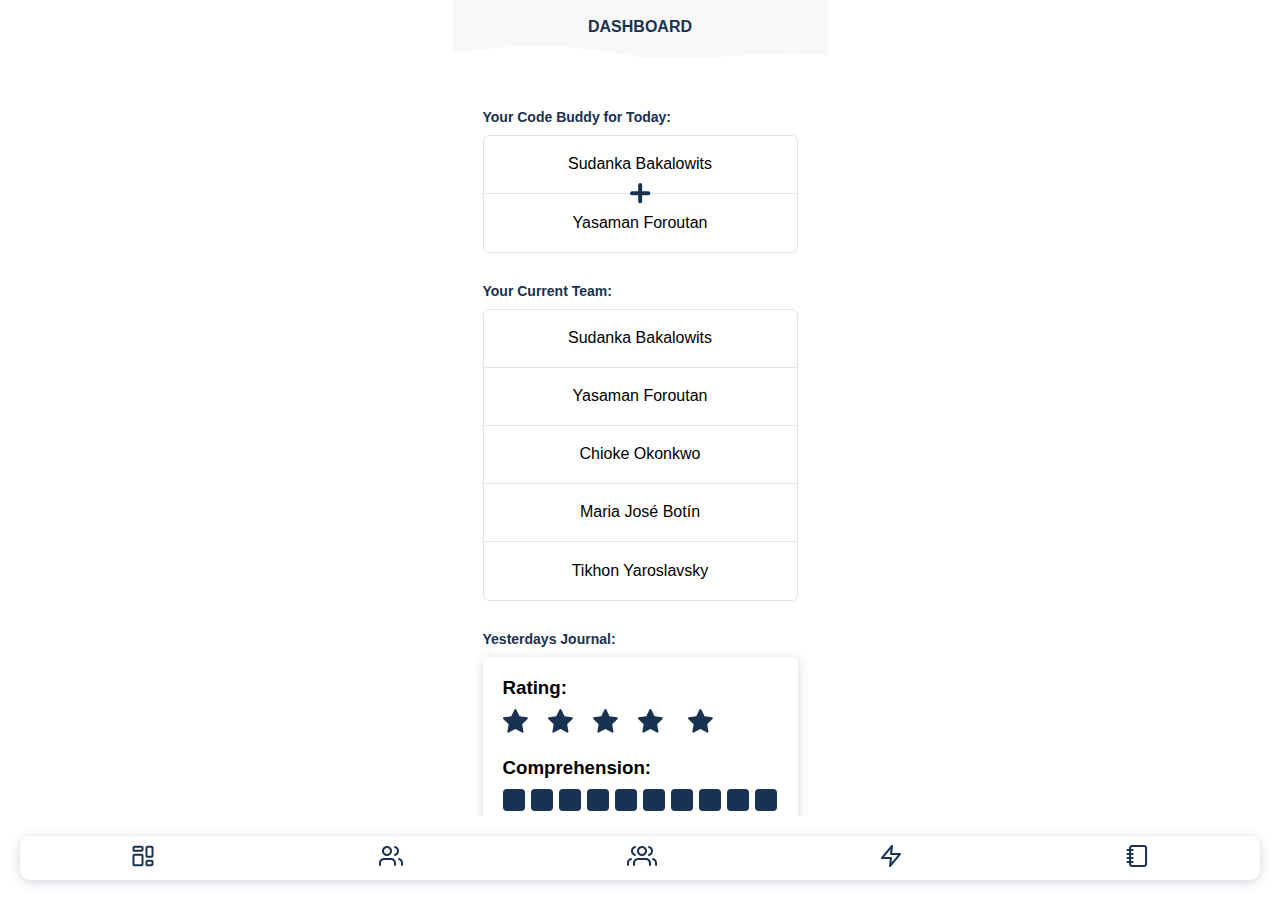
==== src/index.html @ c2529ed3 "Fix links in navigation + header backgroung image position" ====
<!DOCTYPE html>
<html lang="en">
  <head>
    <meta charset="UTF-8" />
    <meta http-equiv="X-UA-Compatible" content="IE=edge" />
    <meta name="viewport" content="width=device-width, initial-scale=1.0" />
    <title>Document</title>
    <link rel="stylesheet" href="/src/styles/index.css" />
  </head>
  <body class="body">
    <header class="header">
      <h1 class="header-title">Dashboard</h1>
    </header>
    <main class="main">
      <section class="main-container">
        <h2>Your Code Buddy for Today:</h2>
        <div class="name-container">
          <p class="main-container-item">Sudanka Bakalowits</p>
          <img
            src="/design/icons/Plus.svg"
            alt="plus icon"
            class="main-container-icon"
          />
          <p class="main-container-item">Yasaman Foroutan</p>
        </div>
      </section>
      <section class="main-container">
        <h2>Your Current Team:</h2>
        <div class="name-container">
          <p class="main-container-item">Sudanka Bakalowits</p>
          <p class="main-container-item">Yasaman Foroutan</p>
          <p class="main-container-item">Chioke Okonkwo</p>
          <p class="main-container-item">Maria José Botín</p>
          <p class="main-container-item">Tikhon Yaroslavsky</p>
        </div>
      </section>
      <section class="main-container">
        <h2>Yesterdays Journal:</h2>
        <div class="journal-container">
          <div class="rating">
            <h3>Rating:</h3>
            <div class="scala">
              <img
                src="/design/icons/Star.svg"
                alt="star icon"
                class="rating-icon icon-toggled"
              /><img
                src="/design/icons/Star.svg"
                alt="star icon"
                class="rating-icon icon-toggled"
              /><img
                src="/design/icons/Star.svg"
                alt="star icon"
                class="rating-icon icon-toggled"
              /><img
                src="/design/icons/Star.svg"
                alt="star icon"
                class="rating-icon"
              />
              <img
                src="/design/icons/Star.svg"
                alt="star icon"
                class="rating-icon"
              />
            </div>
          </div>
          <div class="comprehension">
            <h3>Comprehension:</h3>
            <div class="scala com-scala">
              <img
                src="/design/icons/Rectangle.svg"
                alt="rectangle icon"
                class="icon-toggled com-icon"
              /><img
                src="/design/icons/Rectangle.svg"
                alt="rectangle icon"
                class="icon-toggled com-icon"
              /><img
                src="/design/icons/Rectangle.svg"
                alt="rectangle icon"
                class="icon-toggled com-icon"
              /><img
                src="/design/icons/Rectangle.svg"
                alt="rectangle icon"
                class="icon-toggled com-icon"
              /><img
                src="/design/icons/Rectangle.svg"
                alt="rectangle icon"
                class="icon-toggled com-icon"
              /><img
                src="/design/icons/Rectangle.svg"
                alt="rectangle icon"
                class="icon-toggled com-icon"
              /><img
                src="/design/icons/Rectangle.svg"
                alt="rectangle icon"
                class="icon-toggled com-icon"
              />
              <img
                src="/design/icons/Rectangle.svg"
                alt="rectangle icon"
                class="com-icon"
              /><img
                src="/design/icons/Rectangle.svg"
                alt="rectangle icon"
                class="com-icon"
              /><img
                src="/design/icons/Rectangle.svg"
                alt="rectangle icon"
                class="com-icon"
              />
            </div>
          </div>
          <div class="motto">
            <h3>Motto:</h3>
            <p class="motto-text journal-text">„Thats life in the city“</p>
          </div>

          <div class="notes">
            <h3>Notes:</h3>
            <p class="journal-text">
              Si sine causa? quae fuerit causa, mox videro; interea hoc tenebo,
              si mihi. Et quidem se repellere, idque instituit docere sic omne
              animal, simul atque.
            </p>
          </div>
        </div>
      </section>
    </main>
    <footer class="footer">
      <nav class="footer-nav">
        <a href="/src/index.html"
          ><img
            class="footer-nav-icons"
            src="/design/icons/DashboardIcon.svg"
            alt="dashboard-icon"
        /></a>
        <a href="/src/code-buddys.html"
          ><img
            class="footer-nav-icons"
            src="/design/icons/BuddyIcon.svg"
            alt="buddy-icon"
        /></a>
        <a href="/src/teams.html"
          ><img
            class="footer-nav-icons"
            src="/design/icons/TeamIcon.svg"
            alt="team-icon"
        /></a>
        <a href="#"
          ><img
            class="footer-nav-icons"
            src="/design/icons/EnergyIcon.svg"
            alt="energy-icon"
        /></a>
        <a href="/src/journal.html"
          ><img
            class="footer-nav-icons"
            src="/design/icons/JournalIcon.svg"
            alt="journal-icon"
        /></a>
      </nav>
    </footer>
  </body>
</html>
---- src/styles/index.css ----
@import '/src/styles/_base.css';
@import '/src/styles/_colors.css';

.body {
  display: grid;
  grid-template-rows: 58.99px auto 64px;
  height: 100vh;
}

.header {
  display: flex;
  justify-content: center;
  background-image: url('/design/background_shape_1.svg');
  background-repeat: no-repeat;
  background-position: bottom;
  text-transform: uppercase;
}

.header-title {
  font-size: 16px;
  font-weight: 700;
  padding-top: 18px;
  color: var(--primary-color);
}

.main {
  padding-top: 30px;
  overflow-y: scroll;
  display: flex;
  flex-direction: column;
  align-items: center;
}

.main-container {
  margin-bottom: 30px;
  width: 315px;
}

.name-container {
  border: 1px solid var(--text-color);
  border-radius: 6px;
  position: relative;
  margin-top: 10px;
}

.main-container-icon {
  position: absolute;
  top: 47px;
  left: 146px;
}

.main-container-item {
  font-size: 16px;
  color: var(--lightblue-color);
  border-bottom: 1px solid var(--text-color);
  height: 58px;
  display: flex;
  flex-direction: column;
  justify-content: center;
  align-items: center;
}

.main-container-item:last-child {
  border-bottom: none;
}

.journal-container {
  box-shadow: var(--universal-shadow);
  border-radius: 6px;
  margin-top: 10px;
  padding: 20px;
}

.scala {
  margin-top: 10px;
  margin-bottom: 20px;
}

.rating-icon {
  padding-right: 20.18px;
}

.com-scala {
  display: flex;
  justify-content: space-between;
}

.journal-text {
  margin-top: 10px;
  margin-bottom: 20px;
  color: var(--primary-color);
  font-weight: 400;
  font-size: 14px;
  line-height: 20px;
}

.motto-text {
  font-weight: 600;
  font-size: 16px;
  line-height: 16px;
  color: var(--primary-color);
}

.footer-nav {
  margin: 0 20px 20px 20px;
  background-color: white;
  display: flex;
  justify-content: space-around;
  align-items: center;
  height: 44px;
  box-shadow: var(--universal-shadow);
  border-radius: 10px;
}
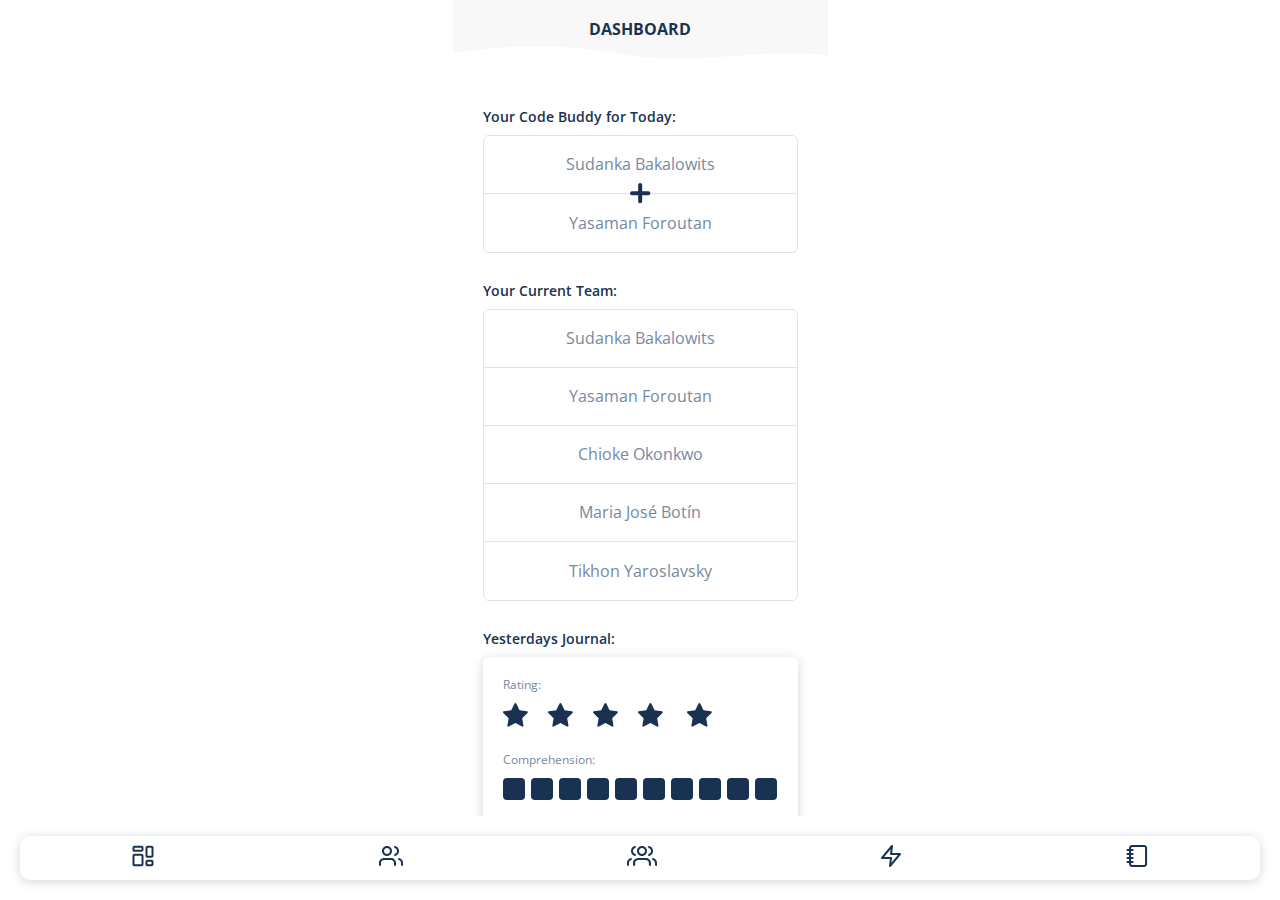
==== commit b36e0c60: "Create screen6 and add open sans as font family" ====
--- a/src/index.html
+++ b/src/index.html
@@ -4,8 +4,15 @@
     <meta charset="UTF-8" />
     <meta http-equiv="X-UA-Compatible" content="IE=edge" />
     <meta name="viewport" content="width=device-width, initial-scale=1.0" />
-    <title>Document</title>
+    <title>Dashboard</title>
     <link rel="stylesheet" href="/src/styles/index.css" />
+    <link rel="preconnect" href="https://fonts.googleapis.com" />
+    <link rel="preconnect" href="https://fonts.googleapis.com" />
+    <link rel="preconnect" href="https://fonts.gstatic.com" crossorigin />
+    <link
+      href="https://fonts.googleapis.com/css2?family=Open+Sans:wght@300;600&display=swap"
+      rel="stylesheet"
+    />
   </head>
   <body class="body">
     <header class="header">
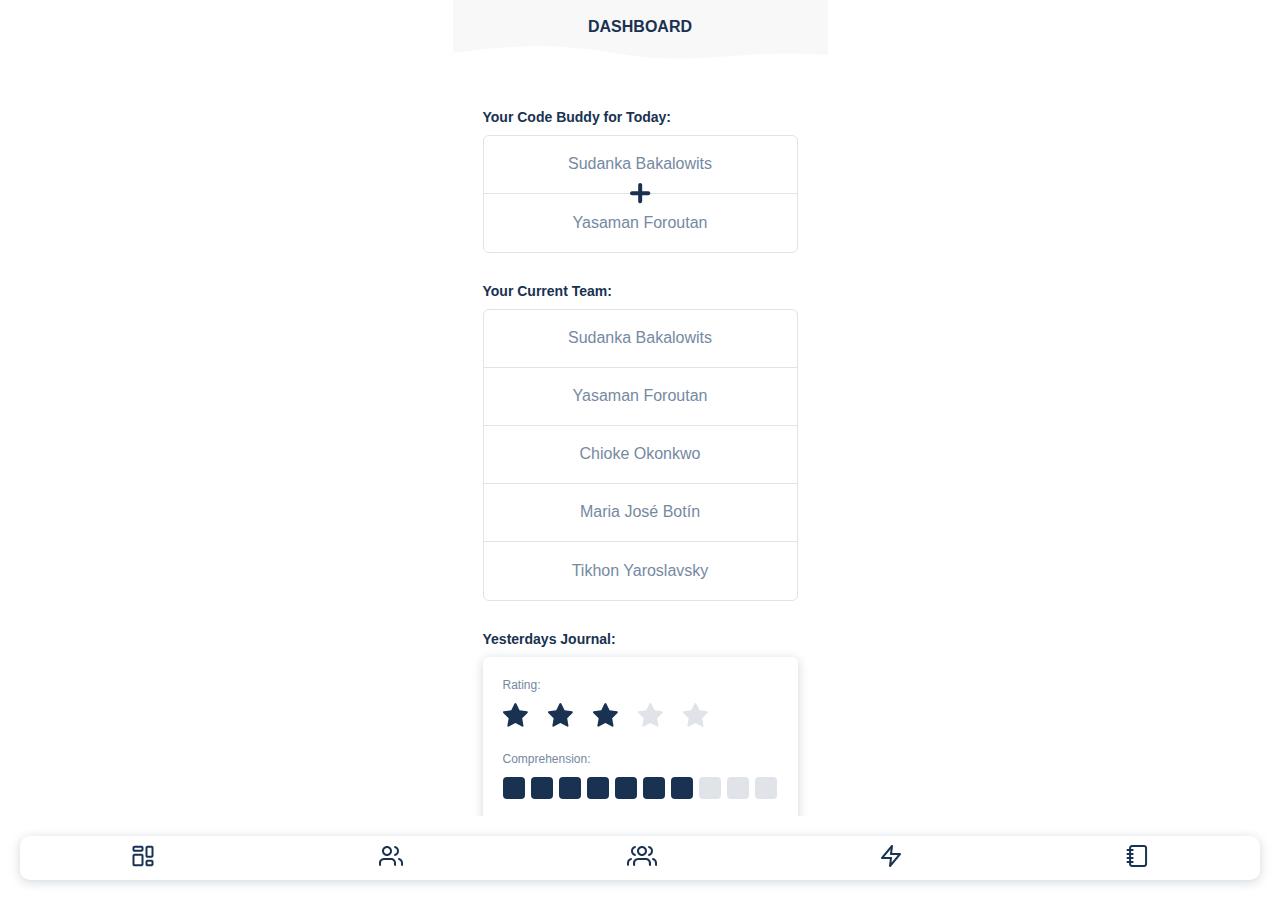
==== commit 7e9fa2c3: "Fix icon toggle color + Rate Today button" ====
--- a/src/index.html
+++ b/src/index.html
@@ -4,15 +4,8 @@
     <meta charset="UTF-8" />
     <meta http-equiv="X-UA-Compatible" content="IE=edge" />
     <meta name="viewport" content="width=device-width, initial-scale=1.0" />
-    <title>Dashboard</title>
+    <title>Document</title>
     <link rel="stylesheet" href="/src/styles/index.css" />
-    <link rel="preconnect" href="https://fonts.googleapis.com" />
-    <link rel="preconnect" href="https://fonts.googleapis.com" />
-    <link rel="preconnect" href="https://fonts.gstatic.com" crossorigin />
-    <link
-      href="https://fonts.googleapis.com/css2?family=Open+Sans:wght@300;600&display=swap"
-      rel="stylesheet"
-    />
   </head>
   <body class="body">
     <header class="header">
@@ -47,75 +40,461 @@
           <div class="rating">
             <h3>Rating:</h3>
             <div class="scala">
-              <img
-                src="/design/icons/Star.svg"
-                alt="star icon"
-                class="rating-icon icon-toggled"
-              /><img
-                src="/design/icons/Star.svg"
-                alt="star icon"
-                class="rating-icon icon-toggled"
-              /><img
-                src="/design/icons/Star.svg"
-                alt="star icon"
-                class="rating-icon icon-toggled"
-              /><img
-                src="/design/icons/Star.svg"
-                alt="star icon"
-                class="rating-icon"
-              />
-              <img
-                src="/design/icons/Star.svg"
-                alt="star icon"
-                class="rating-icon"
-              />
+              <div class="rating-padding">
+                <?xml version="1.0" encoding="UTF-8"?>
+                <svg
+                  width="25px"
+                  height="24px"
+                  viewBox="0 0 25 24"
+                  version="1.1"
+                  xmlns="http://www.w3.org/2000/svg"
+                  xmlns:xlink="http://www.w3.org/1999/xlink"
+                >
+                  <title>Star</title>
+                  <g
+                    id="Symbols"
+                    stroke="none"
+                    stroke-width="1"
+                    fill="none"
+                    fill-rule="evenodd"
+                  >
+                    <g id="Star" fill="#193251">
+                      <path
+                        class="rating-icon icon-toggled"
+                        d="M8.23458443,7.2288 L0.825542795,8.30177333 L0.715980417,8.32378638 C0.00767592863,8.50741356 -0.252463118,9.41029168 0.291855842,9.93923898 L5.65288072,15.14976 L4.3876206,22.5059207 L4.37507497,22.6116336 C4.32751461,23.3425174 5.11048682,23.8713631 5.78483118,23.5179301 L12.4119178,20.0448 L19.0390043,23.5179301 L19.1359768,23.5624921 C19.8185371,23.833441 20.5650032,23.2545037 20.4362149,22.5059207 L19.1699918,15.14976 L24.5319797,9.93923898 L24.6076386,9.85722905 C25.0724025,9.29362162 24.750523,8.41074247 23.9982927,8.30177333 L16.5882881,7.2288 L13.2754414,0.535136917 C12.9222134,-0.178378972 11.9016221,-0.178378972 11.5483941,0.535136917 L8.23458443,7.2288 Z"
+                        id="Path"
+                      ></path>
+                    </g>
+                  </g>
+                </svg>
+              </div>
+              <div class="rating-padding">
+                <?xml version="1.0" encoding="UTF-8"?>
+                <svg
+                  width="25px"
+                  height="24px"
+                  viewBox="0 0 25 24"
+                  version="1.1"
+                  xmlns="http://www.w3.org/2000/svg"
+                  xmlns:xlink="http://www.w3.org/1999/xlink"
+                >
+                  <title>Star</title>
+                  <g
+                    id="Symbols"
+                    stroke="none"
+                    stroke-width="1"
+                    fill="none"
+                    fill-rule="evenodd"
+                  >
+                    <g id="Star" fill="#193251">
+                      <path
+                        class="rating-icon icon-toggled"
+                        d="M8.23458443,7.2288 L0.825542795,8.30177333 L0.715980417,8.32378638 C0.00767592863,8.50741356 -0.252463118,9.41029168 0.291855842,9.93923898 L5.65288072,15.14976 L4.3876206,22.5059207 L4.37507497,22.6116336 C4.32751461,23.3425174 5.11048682,23.8713631 5.78483118,23.5179301 L12.4119178,20.0448 L19.0390043,23.5179301 L19.1359768,23.5624921 C19.8185371,23.833441 20.5650032,23.2545037 20.4362149,22.5059207 L19.1699918,15.14976 L24.5319797,9.93923898 L24.6076386,9.85722905 C25.0724025,9.29362162 24.750523,8.41074247 23.9982927,8.30177333 L16.5882881,7.2288 L13.2754414,0.535136917 C12.9222134,-0.178378972 11.9016221,-0.178378972 11.5483941,0.535136917 L8.23458443,7.2288 Z"
+                        id="Path"
+                      ></path>
+                    </g>
+                  </g>
+                </svg>
+              </div>
+              <div class="rating-padding">
+                <?xml version="1.0" encoding="UTF-8"?>
+                <svg
+                  width="25px"
+                  height="24px"
+                  viewBox="0 0 25 24"
+                  version="1.1"
+                  xmlns="http://www.w3.org/2000/svg"
+                  xmlns:xlink="http://www.w3.org/1999/xlink"
+                >
+                  <title>Star</title>
+                  <g
+                    id="Symbols"
+                    stroke="none"
+                    stroke-width="1"
+                    fill="none"
+                    fill-rule="evenodd"
+                  >
+                    <g id="Star" fill="#193251">
+                      <path
+                        class="rating-icon icon-toggled"
+                        d="M8.23458443,7.2288 L0.825542795,8.30177333 L0.715980417,8.32378638 C0.00767592863,8.50741356 -0.252463118,9.41029168 0.291855842,9.93923898 L5.65288072,15.14976 L4.3876206,22.5059207 L4.37507497,22.6116336 C4.32751461,23.3425174 5.11048682,23.8713631 5.78483118,23.5179301 L12.4119178,20.0448 L19.0390043,23.5179301 L19.1359768,23.5624921 C19.8185371,23.833441 20.5650032,23.2545037 20.4362149,22.5059207 L19.1699918,15.14976 L24.5319797,9.93923898 L24.6076386,9.85722905 C25.0724025,9.29362162 24.750523,8.41074247 23.9982927,8.30177333 L16.5882881,7.2288 L13.2754414,0.535136917 C12.9222134,-0.178378972 11.9016221,-0.178378972 11.5483941,0.535136917 L8.23458443,7.2288 Z"
+                        id="Path"
+                      ></path>
+                    </g>
+                  </g>
+                </svg>
+              </div>
+              <div class="rating-padding">
+                <?xml version="1.0" encoding="UTF-8"?>
+                <svg
+                  width="25px"
+                  height="24px"
+                  viewBox="0 0 25 24"
+                  version="1.1"
+                  xmlns="http://www.w3.org/2000/svg"
+                  xmlns:xlink="http://www.w3.org/1999/xlink"
+                >
+                  <title>Star</title>
+                  <g
+                    id="Symbols"
+                    stroke="none"
+                    stroke-width="1"
+                    fill="none"
+                    fill-rule="evenodd"
+                  >
+                    <g id="Star" fill="#193251">
+                      <path
+                        class="rating-icon"
+                        d="M8.23458443,7.2288 L0.825542795,8.30177333 L0.715980417,8.32378638 C0.00767592863,8.50741356 -0.252463118,9.41029168 0.291855842,9.93923898 L5.65288072,15.14976 L4.3876206,22.5059207 L4.37507497,22.6116336 C4.32751461,23.3425174 5.11048682,23.8713631 5.78483118,23.5179301 L12.4119178,20.0448 L19.0390043,23.5179301 L19.1359768,23.5624921 C19.8185371,23.833441 20.5650032,23.2545037 20.4362149,22.5059207 L19.1699918,15.14976 L24.5319797,9.93923898 L24.6076386,9.85722905 C25.0724025,9.29362162 24.750523,8.41074247 23.9982927,8.30177333 L16.5882881,7.2288 L13.2754414,0.535136917 C12.9222134,-0.178378972 11.9016221,-0.178378972 11.5483941,0.535136917 L8.23458443,7.2288 Z"
+                        id="Path"
+                      ></path>
+                    </g>
+                  </g>
+                </svg>
+              </div>
+              <div class="rating-padding">
+                <?xml version="1.0" encoding="UTF-8"?>
+                <svg
+                  width="25px"
+                  height="24px"
+                  viewBox="0 0 25 24"
+                  version="1.1"
+                  xmlns="http://www.w3.org/2000/svg"
+                  xmlns:xlink="http://www.w3.org/1999/xlink"
+                >
+                  <title>Star</title>
+                  <g
+                    id="Symbols"
+                    stroke="none"
+                    stroke-width="1"
+                    fill="none"
+                    fill-rule="evenodd"
+                  >
+                    <g id="Star" fill="#193251">
+                      <path
+                        class="rating-icon"
+                        d="M8.23458443,7.2288 L0.825542795,8.30177333 L0.715980417,8.32378638 C0.00767592863,8.50741356 -0.252463118,9.41029168 0.291855842,9.93923898 L5.65288072,15.14976 L4.3876206,22.5059207 L4.37507497,22.6116336 C4.32751461,23.3425174 5.11048682,23.8713631 5.78483118,23.5179301 L12.4119178,20.0448 L19.0390043,23.5179301 L19.1359768,23.5624921 C19.8185371,23.833441 20.5650032,23.2545037 20.4362149,22.5059207 L19.1699918,15.14976 L24.5319797,9.93923898 L24.6076386,9.85722905 C25.0724025,9.29362162 24.750523,8.41074247 23.9982927,8.30177333 L16.5882881,7.2288 L13.2754414,0.535136917 C12.9222134,-0.178378972 11.9016221,-0.178378972 11.5483941,0.535136917 L8.23458443,7.2288 Z"
+                        id="Path"
+                      ></path>
+                    </g>
+                  </g>
+                </svg>
+              </div>
             </div>
           </div>
           <div class="comprehension">
             <h3>Comprehension:</h3>
             <div class="scala com-scala">
-              <img
-                src="/design/icons/Rectangle.svg"
-                alt="rectangle icon"
-                class="icon-toggled com-icon"
-              /><img
-                src="/design/icons/Rectangle.svg"
-                alt="rectangle icon"
-                class="icon-toggled com-icon"
-              /><img
-                src="/design/icons/Rectangle.svg"
-                alt="rectangle icon"
-                class="icon-toggled com-icon"
-              /><img
-                src="/design/icons/Rectangle.svg"
-                alt="rectangle icon"
-                class="icon-toggled com-icon"
-              /><img
-                src="/design/icons/Rectangle.svg"
-                alt="rectangle icon"
-                class="icon-toggled com-icon"
-              /><img
-                src="/design/icons/Rectangle.svg"
-                alt="rectangle icon"
-                class="icon-toggled com-icon"
-              /><img
-                src="/design/icons/Rectangle.svg"
-                alt="rectangle icon"
-                class="icon-toggled com-icon"
-              />
-              <img
-                src="/design/icons/Rectangle.svg"
-                alt="rectangle icon"
-                class="com-icon"
-              /><img
-                src="/design/icons/Rectangle.svg"
-                alt="rectangle icon"
-                class="com-icon"
-              /><img
-                src="/design/icons/Rectangle.svg"
-                alt="rectangle icon"
-                class="com-icon"
-              />
+              <?xml version="1.0" encoding="UTF-8"?>
+              <svg
+                width="22px"
+                height="22px"
+                viewBox="0 0 22 22"
+                version="1.1"
+                xmlns="http://www.w3.org/2000/svg"
+                xmlns:xlink="http://www.w3.org/1999/xlink"
+              >
+                <title>Rectangle</title>
+                <g
+                  id="Symbols"
+                  stroke="none"
+                  stroke-width="1"
+                  fill="none"
+                  fill-rule="evenodd"
+                >
+                  <g id="Rectangle" fill="#193251">
+                    <rect
+                      class="com-icon icon-toggled"
+                      id="Rectangle-Copy-6"
+                      transform="translate(11.000000, 11.000000) rotate(-90.000000) translate(-11.000000, -11.000000) "
+                      x="0"
+                      y="0"
+                      width="22"
+                      height="22"
+                      rx="4"
+                    ></rect>
+                  </g>
+                </g>
+              </svg>
+              <?xml version="1.0" encoding="UTF-8"?>
+              <svg
+                width="22px"
+                height="22px"
+                viewBox="0 0 22 22"
+                version="1.1"
+                xmlns="http://www.w3.org/2000/svg"
+                xmlns:xlink="http://www.w3.org/1999/xlink"
+              >
+                <title>Rectangle</title>
+                <g
+                  id="Symbols"
+                  stroke="none"
+                  stroke-width="1"
+                  fill="none"
+                  fill-rule="evenodd"
+                >
+                  <g id="Rectangle" fill="#193251">
+                    <rect
+                      class="com-icon icon-toggled"
+                      id="Rectangle-Copy-6"
+                      transform="translate(11.000000, 11.000000) rotate(-90.000000) translate(-11.000000, -11.000000) "
+                      x="0"
+                      y="0"
+                      width="22"
+                      height="22"
+                      rx="4"
+                    ></rect>
+                  </g>
+                </g>
+              </svg>
+              <?xml version="1.0" encoding="UTF-8"?>
+              <svg
+                width="22px"
+                height="22px"
+                viewBox="0 0 22 22"
+                version="1.1"
+                xmlns="http://www.w3.org/2000/svg"
+                xmlns:xlink="http://www.w3.org/1999/xlink"
+              >
+                <title>Rectangle</title>
+                <g
+                  id="Symbols"
+                  stroke="none"
+                  stroke-width="1"
+                  fill="none"
+                  fill-rule="evenodd"
+                >
+                  <g id="Rectangle" fill="#193251">
+                    <rect
+                      class="com-icon icon-toggled"
+                      id="Rectangle-Copy-6"
+                      transform="translate(11.000000, 11.000000) rotate(-90.000000) translate(-11.000000, -11.000000) "
+                      x="0"
+                      y="0"
+                      width="22"
+                      height="22"
+                      rx="4"
+                    ></rect>
+                  </g>
+                </g>
+              </svg>
+              <?xml version="1.0" encoding="UTF-8"?>
+              <svg
+                width="22px"
+                height="22px"
+                viewBox="0 0 22 22"
+                version="1.1"
+                xmlns="http://www.w3.org/2000/svg"
+                xmlns:xlink="http://www.w3.org/1999/xlink"
+              >
+                <title>Rectangle</title>
+                <g
+                  id="Symbols"
+                  stroke="none"
+                  stroke-width="1"
+                  fill="none"
+                  fill-rule="evenodd"
+                >
+                  <g id="Rectangle" fill="#193251">
+                    <rect
+                      class="com-icon icon-toggled"
+                      id="Rectangle-Copy-6"
+                      transform="translate(11.000000, 11.000000) rotate(-90.000000) translate(-11.000000, -11.000000) "
+                      x="0"
+                      y="0"
+                      width="22"
+                      height="22"
+                      rx="4"
+                    ></rect>
+                  </g>
+                </g>
+              </svg>
+              <?xml version="1.0" encoding="UTF-8"?>
+              <svg
+                width="22px"
+                height="22px"
+                viewBox="0 0 22 22"
+                version="1.1"
+                xmlns="http://www.w3.org/2000/svg"
+                xmlns:xlink="http://www.w3.org/1999/xlink"
+              >
+                <title>Rectangle</title>
+                <g
+                  id="Symbols"
+                  stroke="none"
+                  stroke-width="1"
+                  fill="none"
+                  fill-rule="evenodd"
+                >
+                  <g id="Rectangle" fill="#193251">
+                    <rect
+                      class="com-icon icon-toggled"
+                      id="Rectangle-Copy-6"
+                      transform="translate(11.000000, 11.000000) rotate(-90.000000) translate(-11.000000, -11.000000) "
+                      x="0"
+                      y="0"
+                      width="22"
+                      height="22"
+                      rx="4"
+                    ></rect>
+                  </g>
+                </g>
+              </svg>
+              <?xml version="1.0" encoding="UTF-8"?>
+              <svg
+                width="22px"
+                height="22px"
+                viewBox="0 0 22 22"
+                version="1.1"
+                xmlns="http://www.w3.org/2000/svg"
+                xmlns:xlink="http://www.w3.org/1999/xlink"
+              >
+                <title>Rectangle</title>
+                <g
+                  id="Symbols"
+                  stroke="none"
+                  stroke-width="1"
+                  fill="none"
+                  fill-rule="evenodd"
+                >
+                  <g id="Rectangle" fill="#193251">
+                    <rect
+                      class="com-icon icon-toggled"
+                      id="Rectangle-Copy-6"
+                      transform="translate(11.000000, 11.000000) rotate(-90.000000) translate(-11.000000, -11.000000) "
+                      x="0"
+                      y="0"
+                      width="22"
+                      height="22"
+                      rx="4"
+                    ></rect>
+                  </g>
+                </g>
+              </svg>
+              <?xml version="1.0" encoding="UTF-8"?>
+              <svg
+                width="22px"
+                height="22px"
+                viewBox="0 0 22 22"
+                version="1.1"
+                xmlns="http://www.w3.org/2000/svg"
+                xmlns:xlink="http://www.w3.org/1999/xlink"
+              >
+                <title>Rectangle</title>
+                <g
+                  id="Symbols"
+                  stroke="none"
+                  stroke-width="1"
+                  fill="none"
+                  fill-rule="evenodd"
+                >
+                  <g id="Rectangle" fill="#193251">
+                    <rect
+                      class="com-icon icon-toggled"
+                      id="Rectangle-Copy-6"
+                      transform="translate(11.000000, 11.000000) rotate(-90.000000) translate(-11.000000, -11.000000) "
+                      x="0"
+                      y="0"
+                      width="22"
+                      height="22"
+                      rx="4"
+                    ></rect>
+                  </g>
+                </g>
+              </svg>
+              <?xml version="1.0" encoding="UTF-8"?>
+              <svg
+                width="22px"
+                height="22px"
+                viewBox="0 0 22 22"
+                version="1.1"
+                xmlns="http://www.w3.org/2000/svg"
+                xmlns:xlink="http://www.w3.org/1999/xlink"
+              >
+                <title>Rectangle</title>
+                <g
+                  id="Symbols"
+                  stroke="none"
+                  stroke-width="1"
+                  fill="none"
+                  fill-rule="evenodd"
+                >
+                  <g id="Rectangle" fill="#193251">
+                    <rect
+                      class="com-icon"
+                      id="Rectangle-Copy-6"
+                      transform="translate(11.000000, 11.000000) rotate(-90.000000) translate(-11.000000, -11.000000) "
+                      x="0"
+                      y="0"
+                      width="22"
+                      height="22"
+                      rx="4"
+                    ></rect>
+                  </g>
+                </g>
+              </svg>
+              <?xml version="1.0" encoding="UTF-8"?>
+              <svg
+                width="22px"
+                height="22px"
+                viewBox="0 0 22 22"
+                version="1.1"
+                xmlns="http://www.w3.org/2000/svg"
+                xmlns:xlink="http://www.w3.org/1999/xlink"
+              >
+                <title>Rectangle</title>
+                <g
+                  id="Symbols"
+                  stroke="none"
+                  stroke-width="1"
+                  fill="none"
+                  fill-rule="evenodd"
+                >
+                  <g id="Rectangle" fill="#193251">
+                    <rect
+                      class="com-icon"
+                      id="Rectangle-Copy-6"
+                      transform="translate(11.000000, 11.000000) rotate(-90.000000) translate(-11.000000, -11.000000) "
+                      x="0"
+                      y="0"
+                      width="22"
+                      height="22"
+                      rx="4"
+                    ></rect>
+                  </g>
+                </g>
+              </svg>
+              <?xml version="1.0" encoding="UTF-8"?>
+              <svg
+                width="22px"
+                height="22px"
+                viewBox="0 0 22 22"
+                version="1.1"
+                xmlns="http://www.w3.org/2000/svg"
+                xmlns:xlink="http://www.w3.org/1999/xlink"
+              >
+                <title>Rectangle</title>
+                <g
+                  id="Symbols"
+                  stroke="none"
+                  stroke-width="1"
+                  fill="none"
+                  fill-rule="evenodd"
+                >
+                  <g id="Rectangle" fill="#193251">
+                    <rect
+                      class="com-icon"
+                      id="Rectangle-Copy-6"
+                      transform="translate(11.000000, 11.000000) rotate(-90.000000) translate(-11.000000, -11.000000) "
+                      x="0"
+                      y="0"
+                      width="22"
+                      height="22"
+                      rx="4"
+                    ></rect>
+                  </g>
+                </g>
+              </svg>
             </div>
           </div>
           <div class="motto">
--- a/src/styles/index.css
+++ b/src/styles/index.css
@@ -74,10 +74,23 @@
 .scala {
   margin-top: 10px;
   margin-bottom: 20px;
+  display: flex;
+}
+
+.rating-padding {
+  padding-right: 20.18px;
 }
 
 .rating-icon {
-  padding-right: 20.18px;
+  fill: var(--text-color);
+}
+
+.com-icon {
+  fill: var(--text-color);
+}
+
+.icon-toggled {
+  fill: var(--primary-color);
 }
 
 .com-scala {
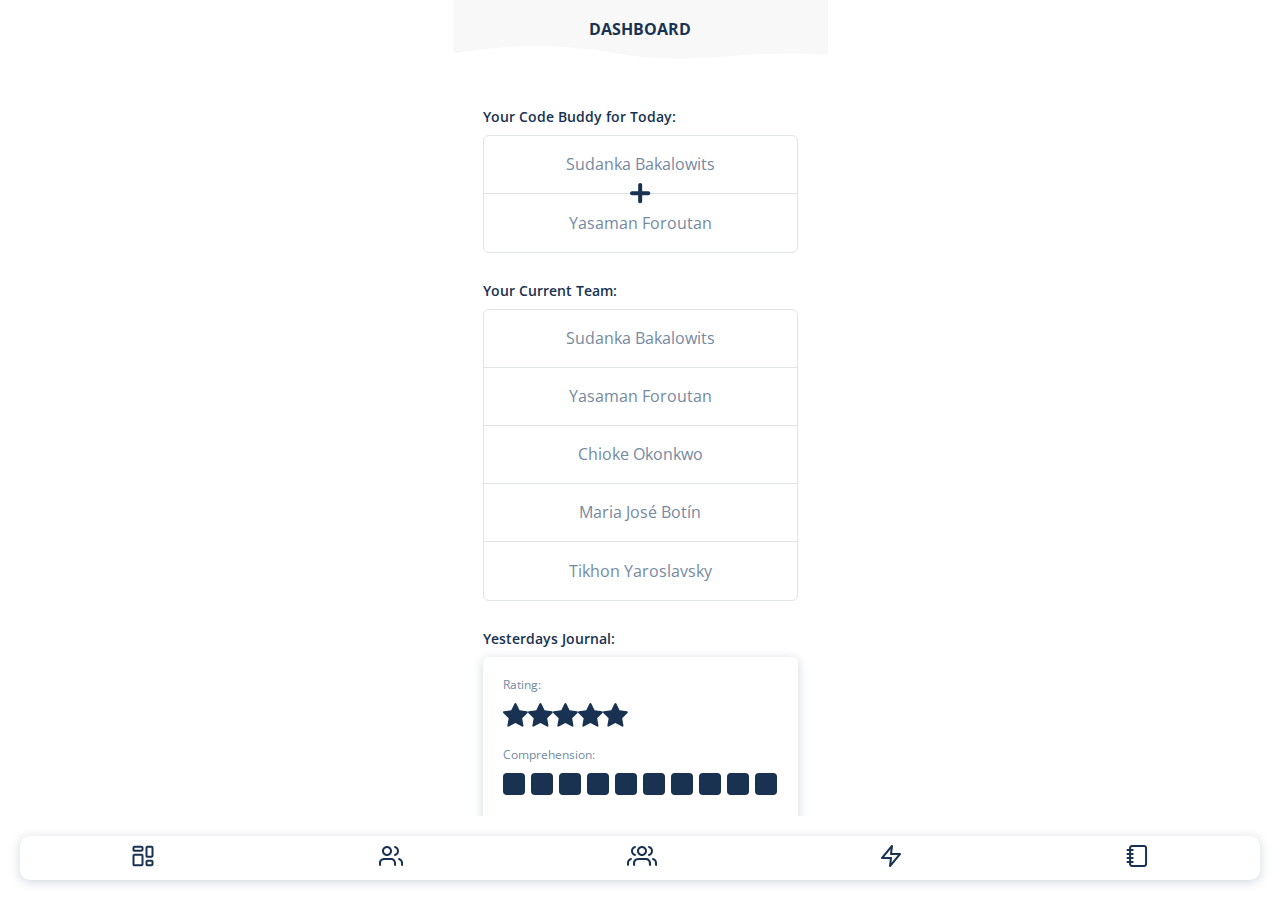
==== commit 0aa3396c: "Correct font family, correct marings" ====
--- a/src/index.html
+++ b/src/index.html
@@ -4,8 +4,14 @@
     <meta charset="UTF-8" />
     <meta http-equiv="X-UA-Compatible" content="IE=edge" />
     <meta name="viewport" content="width=device-width, initial-scale=1.0" />
-    <title>Document</title>
+    <title>Dashboard</title>
     <link rel="stylesheet" href="/src/styles/index.css" />
+    <link rel="preconnect" href="https://fonts.googleapis.com" />
+    <link rel="preconnect" href="https://fonts.gstatic.com" crossorigin />
+    <link
+      href="https://fonts.googleapis.com/css2?family=Open+Sans:wght@300;600&display=swap"
+      rel="stylesheet"
+    />
   </head>
   <body class="body">
     <header class="header">
@@ -40,461 +46,75 @@
           <div class="rating">
             <h3>Rating:</h3>
             <div class="scala">
-              <div class="rating-padding">
-                <?xml version="1.0" encoding="UTF-8"?>
-                <svg
-                  width="25px"
-                  height="24px"
-                  viewBox="0 0 25 24"
-                  version="1.1"
-                  xmlns="http://www.w3.org/2000/svg"
-                  xmlns:xlink="http://www.w3.org/1999/xlink"
-                >
-                  <title>Star</title>
-                  <g
-                    id="Symbols"
-                    stroke="none"
-                    stroke-width="1"
-                    fill="none"
-                    fill-rule="evenodd"
-                  >
-                    <g id="Star" fill="#193251">
-                      <path
-                        class="rating-icon icon-toggled"
-                        d="M8.23458443,7.2288 L0.825542795,8.30177333 L0.715980417,8.32378638 C0.00767592863,8.50741356 -0.252463118,9.41029168 0.291855842,9.93923898 L5.65288072,15.14976 L4.3876206,22.5059207 L4.37507497,22.6116336 C4.32751461,23.3425174 5.11048682,23.8713631 5.78483118,23.5179301 L12.4119178,20.0448 L19.0390043,23.5179301 L19.1359768,23.5624921 C19.8185371,23.833441 20.5650032,23.2545037 20.4362149,22.5059207 L19.1699918,15.14976 L24.5319797,9.93923898 L24.6076386,9.85722905 C25.0724025,9.29362162 24.750523,8.41074247 23.9982927,8.30177333 L16.5882881,7.2288 L13.2754414,0.535136917 C12.9222134,-0.178378972 11.9016221,-0.178378972 11.5483941,0.535136917 L8.23458443,7.2288 Z"
-                        id="Path"
-                      ></path>
-                    </g>
-                  </g>
-                </svg>
-              </div>
-              <div class="rating-padding">
-                <?xml version="1.0" encoding="UTF-8"?>
-                <svg
-                  width="25px"
-                  height="24px"
-                  viewBox="0 0 25 24"
-                  version="1.1"
-                  xmlns="http://www.w3.org/2000/svg"
-                  xmlns:xlink="http://www.w3.org/1999/xlink"
-                >
-                  <title>Star</title>
-                  <g
-                    id="Symbols"
-                    stroke="none"
-                    stroke-width="1"
-                    fill="none"
-                    fill-rule="evenodd"
-                  >
-                    <g id="Star" fill="#193251">
-                      <path
-                        class="rating-icon icon-toggled"
-                        d="M8.23458443,7.2288 L0.825542795,8.30177333 L0.715980417,8.32378638 C0.00767592863,8.50741356 -0.252463118,9.41029168 0.291855842,9.93923898 L5.65288072,15.14976 L4.3876206,22.5059207 L4.37507497,22.6116336 C4.32751461,23.3425174 5.11048682,23.8713631 5.78483118,23.5179301 L12.4119178,20.0448 L19.0390043,23.5179301 L19.1359768,23.5624921 C19.8185371,23.833441 20.5650032,23.2545037 20.4362149,22.5059207 L19.1699918,15.14976 L24.5319797,9.93923898 L24.6076386,9.85722905 C25.0724025,9.29362162 24.750523,8.41074247 23.9982927,8.30177333 L16.5882881,7.2288 L13.2754414,0.535136917 C12.9222134,-0.178378972 11.9016221,-0.178378972 11.5483941,0.535136917 L8.23458443,7.2288 Z"
-                        id="Path"
-                      ></path>
-                    </g>
-                  </g>
-                </svg>
-              </div>
-              <div class="rating-padding">
-                <?xml version="1.0" encoding="UTF-8"?>
-                <svg
-                  width="25px"
-                  height="24px"
-                  viewBox="0 0 25 24"
-                  version="1.1"
-                  xmlns="http://www.w3.org/2000/svg"
-                  xmlns:xlink="http://www.w3.org/1999/xlink"
-                >
-                  <title>Star</title>
-                  <g
-                    id="Symbols"
-                    stroke="none"
-                    stroke-width="1"
-                    fill="none"
-                    fill-rule="evenodd"
-                  >
-                    <g id="Star" fill="#193251">
-                      <path
-                        class="rating-icon icon-toggled"
-                        d="M8.23458443,7.2288 L0.825542795,8.30177333 L0.715980417,8.32378638 C0.00767592863,8.50741356 -0.252463118,9.41029168 0.291855842,9.93923898 L5.65288072,15.14976 L4.3876206,22.5059207 L4.37507497,22.6116336 C4.32751461,23.3425174 5.11048682,23.8713631 5.78483118,23.5179301 L12.4119178,20.0448 L19.0390043,23.5179301 L19.1359768,23.5624921 C19.8185371,23.833441 20.5650032,23.2545037 20.4362149,22.5059207 L19.1699918,15.14976 L24.5319797,9.93923898 L24.6076386,9.85722905 C25.0724025,9.29362162 24.750523,8.41074247 23.9982927,8.30177333 L16.5882881,7.2288 L13.2754414,0.535136917 C12.9222134,-0.178378972 11.9016221,-0.178378972 11.5483941,0.535136917 L8.23458443,7.2288 Z"
-                        id="Path"
-                      ></path>
-                    </g>
-                  </g>
-                </svg>
-              </div>
-              <div class="rating-padding">
-                <?xml version="1.0" encoding="UTF-8"?>
-                <svg
-                  width="25px"
-                  height="24px"
-                  viewBox="0 0 25 24"
-                  version="1.1"
-                  xmlns="http://www.w3.org/2000/svg"
-                  xmlns:xlink="http://www.w3.org/1999/xlink"
-                >
-                  <title>Star</title>
-                  <g
-                    id="Symbols"
-                    stroke="none"
-                    stroke-width="1"
-                    fill="none"
-                    fill-rule="evenodd"
-                  >
-                    <g id="Star" fill="#193251">
-                      <path
-                        class="rating-icon"
-                        d="M8.23458443,7.2288 L0.825542795,8.30177333 L0.715980417,8.32378638 C0.00767592863,8.50741356 -0.252463118,9.41029168 0.291855842,9.93923898 L5.65288072,15.14976 L4.3876206,22.5059207 L4.37507497,22.6116336 C4.32751461,23.3425174 5.11048682,23.8713631 5.78483118,23.5179301 L12.4119178,20.0448 L19.0390043,23.5179301 L19.1359768,23.5624921 C19.8185371,23.833441 20.5650032,23.2545037 20.4362149,22.5059207 L19.1699918,15.14976 L24.5319797,9.93923898 L24.6076386,9.85722905 C25.0724025,9.29362162 24.750523,8.41074247 23.9982927,8.30177333 L16.5882881,7.2288 L13.2754414,0.535136917 C12.9222134,-0.178378972 11.9016221,-0.178378972 11.5483941,0.535136917 L8.23458443,7.2288 Z"
-                        id="Path"
-                      ></path>
-                    </g>
-                  </g>
-                </svg>
-              </div>
-              <div class="rating-padding">
-                <?xml version="1.0" encoding="UTF-8"?>
-                <svg
-                  width="25px"
-                  height="24px"
-                  viewBox="0 0 25 24"
-                  version="1.1"
-                  xmlns="http://www.w3.org/2000/svg"
-                  xmlns:xlink="http://www.w3.org/1999/xlink"
-                >
-                  <title>Star</title>
-                  <g
-                    id="Symbols"
-                    stroke="none"
-                    stroke-width="1"
-                    fill="none"
-                    fill-rule="evenodd"
-                  >
-                    <g id="Star" fill="#193251">
-                      <path
-                        class="rating-icon"
-                        d="M8.23458443,7.2288 L0.825542795,8.30177333 L0.715980417,8.32378638 C0.00767592863,8.50741356 -0.252463118,9.41029168 0.291855842,9.93923898 L5.65288072,15.14976 L4.3876206,22.5059207 L4.37507497,22.6116336 C4.32751461,23.3425174 5.11048682,23.8713631 5.78483118,23.5179301 L12.4119178,20.0448 L19.0390043,23.5179301 L19.1359768,23.5624921 C19.8185371,23.833441 20.5650032,23.2545037 20.4362149,22.5059207 L19.1699918,15.14976 L24.5319797,9.93923898 L24.6076386,9.85722905 C25.0724025,9.29362162 24.750523,8.41074247 23.9982927,8.30177333 L16.5882881,7.2288 L13.2754414,0.535136917 C12.9222134,-0.178378972 11.9016221,-0.178378972 11.5483941,0.535136917 L8.23458443,7.2288 Z"
-                        id="Path"
-                      ></path>
-                    </g>
-                  </g>
-                </svg>
-              </div>
+              <img
+                src="/design/icons/Star.svg"
+                alt="star icon"
+                class="rating-icon icon-toggled"
+              /><img
+                src="/design/icons/Star.svg"
+                alt="star icon"
+                class="rating-icon icon-toggled"
+              /><img
+                src="/design/icons/Star.svg"
+                alt="star icon"
+                class="rating-icon icon-toggled"
+              /><img
+                src="/design/icons/Star.svg"
+                alt="star icon"
+                class="rating-icon"
+              />
+              <img
+                src="/design/icons/Star.svg"
+                alt="star icon"
+                class="rating-icon"
+              />
             </div>
           </div>
           <div class="comprehension">
             <h3>Comprehension:</h3>
             <div class="scala com-scala">
-              <?xml version="1.0" encoding="UTF-8"?>
-              <svg
-                width="22px"
-                height="22px"
-                viewBox="0 0 22 22"
-                version="1.1"
-                xmlns="http://www.w3.org/2000/svg"
-                xmlns:xlink="http://www.w3.org/1999/xlink"
-              >
-                <title>Rectangle</title>
-                <g
-                  id="Symbols"
-                  stroke="none"
-                  stroke-width="1"
-                  fill="none"
-                  fill-rule="evenodd"
-                >
-                  <g id="Rectangle" fill="#193251">
-                    <rect
-                      class="com-icon icon-toggled"
-                      id="Rectangle-Copy-6"
-                      transform="translate(11.000000, 11.000000) rotate(-90.000000) translate(-11.000000, -11.000000) "
-                      x="0"
-                      y="0"
-                      width="22"
-                      height="22"
-                      rx="4"
-                    ></rect>
-                  </g>
-                </g>
-              </svg>
-              <?xml version="1.0" encoding="UTF-8"?>
-              <svg
-                width="22px"
-                height="22px"
-                viewBox="0 0 22 22"
-                version="1.1"
-                xmlns="http://www.w3.org/2000/svg"
-                xmlns:xlink="http://www.w3.org/1999/xlink"
-              >
-                <title>Rectangle</title>
-                <g
-                  id="Symbols"
-                  stroke="none"
-                  stroke-width="1"
-                  fill="none"
-                  fill-rule="evenodd"
-                >
-                  <g id="Rectangle" fill="#193251">
-                    <rect
-                      class="com-icon icon-toggled"
-                      id="Rectangle-Copy-6"
-                      transform="translate(11.000000, 11.000000) rotate(-90.000000) translate(-11.000000, -11.000000) "
-                      x="0"
-                      y="0"
-                      width="22"
-                      height="22"
-                      rx="4"
-                    ></rect>
-                  </g>
-                </g>
-              </svg>
-              <?xml version="1.0" encoding="UTF-8"?>
-              <svg
-                width="22px"
-                height="22px"
-                viewBox="0 0 22 22"
-                version="1.1"
-                xmlns="http://www.w3.org/2000/svg"
-                xmlns:xlink="http://www.w3.org/1999/xlink"
-              >
-                <title>Rectangle</title>
-                <g
-                  id="Symbols"
-                  stroke="none"
-                  stroke-width="1"
-                  fill="none"
-                  fill-rule="evenodd"
-                >
-                  <g id="Rectangle" fill="#193251">
-                    <rect
-                      class="com-icon icon-toggled"
-                      id="Rectangle-Copy-6"
-                      transform="translate(11.000000, 11.000000) rotate(-90.000000) translate(-11.000000, -11.000000) "
-                      x="0"
-                      y="0"
-                      width="22"
-                      height="22"
-                      rx="4"
-                    ></rect>
-                  </g>
-                </g>
-              </svg>
-              <?xml version="1.0" encoding="UTF-8"?>
-              <svg
-                width="22px"
-                height="22px"
-                viewBox="0 0 22 22"
-                version="1.1"
-                xmlns="http://www.w3.org/2000/svg"
-                xmlns:xlink="http://www.w3.org/1999/xlink"
-              >
-                <title>Rectangle</title>
-                <g
-                  id="Symbols"
-                  stroke="none"
-                  stroke-width="1"
-                  fill="none"
-                  fill-rule="evenodd"
-                >
-                  <g id="Rectangle" fill="#193251">
-                    <rect
-                      class="com-icon icon-toggled"
-                      id="Rectangle-Copy-6"
-                      transform="translate(11.000000, 11.000000) rotate(-90.000000) translate(-11.000000, -11.000000) "
-                      x="0"
-                      y="0"
-                      width="22"
-                      height="22"
-                      rx="4"
-                    ></rect>
-                  </g>
-                </g>
-              </svg>
-              <?xml version="1.0" encoding="UTF-8"?>
-              <svg
-                width="22px"
-                height="22px"
-                viewBox="0 0 22 22"
-                version="1.1"
-                xmlns="http://www.w3.org/2000/svg"
-                xmlns:xlink="http://www.w3.org/1999/xlink"
-              >
-                <title>Rectangle</title>
-                <g
-                  id="Symbols"
-                  stroke="none"
-                  stroke-width="1"
-                  fill="none"
-                  fill-rule="evenodd"
-                >
-                  <g id="Rectangle" fill="#193251">
-                    <rect
-                      class="com-icon icon-toggled"
-                      id="Rectangle-Copy-6"
-                      transform="translate(11.000000, 11.000000) rotate(-90.000000) translate(-11.000000, -11.000000) "
-                      x="0"
-                      y="0"
-                      width="22"
-                      height="22"
-                      rx="4"
-                    ></rect>
-                  </g>
-                </g>
-              </svg>
-              <?xml version="1.0" encoding="UTF-8"?>
-              <svg
-                width="22px"
-                height="22px"
-                viewBox="0 0 22 22"
-                version="1.1"
-                xmlns="http://www.w3.org/2000/svg"
-                xmlns:xlink="http://www.w3.org/1999/xlink"
-              >
-                <title>Rectangle</title>
-                <g
-                  id="Symbols"
-                  stroke="none"
-                  stroke-width="1"
-                  fill="none"
-                  fill-rule="evenodd"
-                >
-                  <g id="Rectangle" fill="#193251">
-                    <rect
-                      class="com-icon icon-toggled"
-                      id="Rectangle-Copy-6"
-                      transform="translate(11.000000, 11.000000) rotate(-90.000000) translate(-11.000000, -11.000000) "
-                      x="0"
-                      y="0"
-                      width="22"
-                      height="22"
-                      rx="4"
-                    ></rect>
-                  </g>
-                </g>
-              </svg>
-              <?xml version="1.0" encoding="UTF-8"?>
-              <svg
-                width="22px"
-                height="22px"
-                viewBox="0 0 22 22"
-                version="1.1"
-                xmlns="http://www.w3.org/2000/svg"
-                xmlns:xlink="http://www.w3.org/1999/xlink"
-              >
-                <title>Rectangle</title>
-                <g
-                  id="Symbols"
-                  stroke="none"
-                  stroke-width="1"
-                  fill="none"
-                  fill-rule="evenodd"
-                >
-                  <g id="Rectangle" fill="#193251">
-                    <rect
-                      class="com-icon icon-toggled"
-                      id="Rectangle-Copy-6"
-                      transform="translate(11.000000, 11.000000) rotate(-90.000000) translate(-11.000000, -11.000000) "
-                      x="0"
-                      y="0"
-                      width="22"
-                      height="22"
-                      rx="4"
-                    ></rect>
-                  </g>
-                </g>
-              </svg>
-              <?xml version="1.0" encoding="UTF-8"?>
-              <svg
-                width="22px"
-                height="22px"
-                viewBox="0 0 22 22"
-                version="1.1"
-                xmlns="http://www.w3.org/2000/svg"
-                xmlns:xlink="http://www.w3.org/1999/xlink"
-              >
-                <title>Rectangle</title>
-                <g
-                  id="Symbols"
-                  stroke="none"
-                  stroke-width="1"
-                  fill="none"
-                  fill-rule="evenodd"
-                >
-                  <g id="Rectangle" fill="#193251">
-                    <rect
-                      class="com-icon"
-                      id="Rectangle-Copy-6"
-                      transform="translate(11.000000, 11.000000) rotate(-90.000000) translate(-11.000000, -11.000000) "
-                      x="0"
-                      y="0"
-                      width="22"
-                      height="22"
-                      rx="4"
-                    ></rect>
-                  </g>
-                </g>
-              </svg>
-              <?xml version="1.0" encoding="UTF-8"?>
-              <svg
-                width="22px"
-                height="22px"
-                viewBox="0 0 22 22"
-                version="1.1"
-                xmlns="http://www.w3.org/2000/svg"
-                xmlns:xlink="http://www.w3.org/1999/xlink"
-              >
-                <title>Rectangle</title>
-                <g
-                  id="Symbols"
-                  stroke="none"
-                  stroke-width="1"
-                  fill="none"
-                  fill-rule="evenodd"
-                >
-                  <g id="Rectangle" fill="#193251">
-                    <rect
-                      class="com-icon"
-                      id="Rectangle-Copy-6"
-                      transform="translate(11.000000, 11.000000) rotate(-90.000000) translate(-11.000000, -11.000000) "
-                      x="0"
-                      y="0"
-                      width="22"
-                      height="22"
-                      rx="4"
-                    ></rect>
-                  </g>
-                </g>
-              </svg>
-              <?xml version="1.0" encoding="UTF-8"?>
-              <svg
-                width="22px"
-                height="22px"
-                viewBox="0 0 22 22"
-                version="1.1"
-                xmlns="http://www.w3.org/2000/svg"
-                xmlns:xlink="http://www.w3.org/1999/xlink"
-              >
-                <title>Rectangle</title>
-                <g
-                  id="Symbols"
-                  stroke="none"
-                  stroke-width="1"
-                  fill="none"
-                  fill-rule="evenodd"
-                >
-                  <g id="Rectangle" fill="#193251">
-                    <rect
-                      class="com-icon"
-                      id="Rectangle-Copy-6"
-                      transform="translate(11.000000, 11.000000) rotate(-90.000000) translate(-11.000000, -11.000000) "
-                      x="0"
-                      y="0"
-                      width="22"
-                      height="22"
-                      rx="4"
-                    ></rect>
-                  </g>
-                </g>
-              </svg>
+              <img
+                src="/design/icons/Rectangle.svg"
+                alt="rectangle icon"
+                class="icon-toggled com-icon"
+              /><img
+                src="/design/icons/Rectangle.svg"
+                alt="rectangle icon"
+                class="icon-toggled com-icon"
+              /><img
+                src="/design/icons/Rectangle.svg"
+                alt="rectangle icon"
+                class="icon-toggled com-icon"
+              /><img
+                src="/design/icons/Rectangle.svg"
+                alt="rectangle icon"
+                class="icon-toggled com-icon"
+              /><img
+                src="/design/icons/Rectangle.svg"
+                alt="rectangle icon"
+                class="icon-toggled com-icon"
+              /><img
+                src="/design/icons/Rectangle.svg"
+                alt="rectangle icon"
+                class="icon-toggled com-icon"
+              /><img
+                src="/design/icons/Rectangle.svg"
+                alt="rectangle icon"
+                class="icon-toggled com-icon"
+              />
+              <img
+                src="/design/icons/Rectangle.svg"
+                alt="rectangle icon"
+                class="com-icon"
+              /><img
+                src="/design/icons/Rectangle.svg"
+                alt="rectangle icon"
+                class="com-icon"
+              /><img
+                src="/design/icons/Rectangle.svg"
+                alt="rectangle icon"
+                class="com-icon"
+              />
             </div>
           </div>
           <div class="motto">
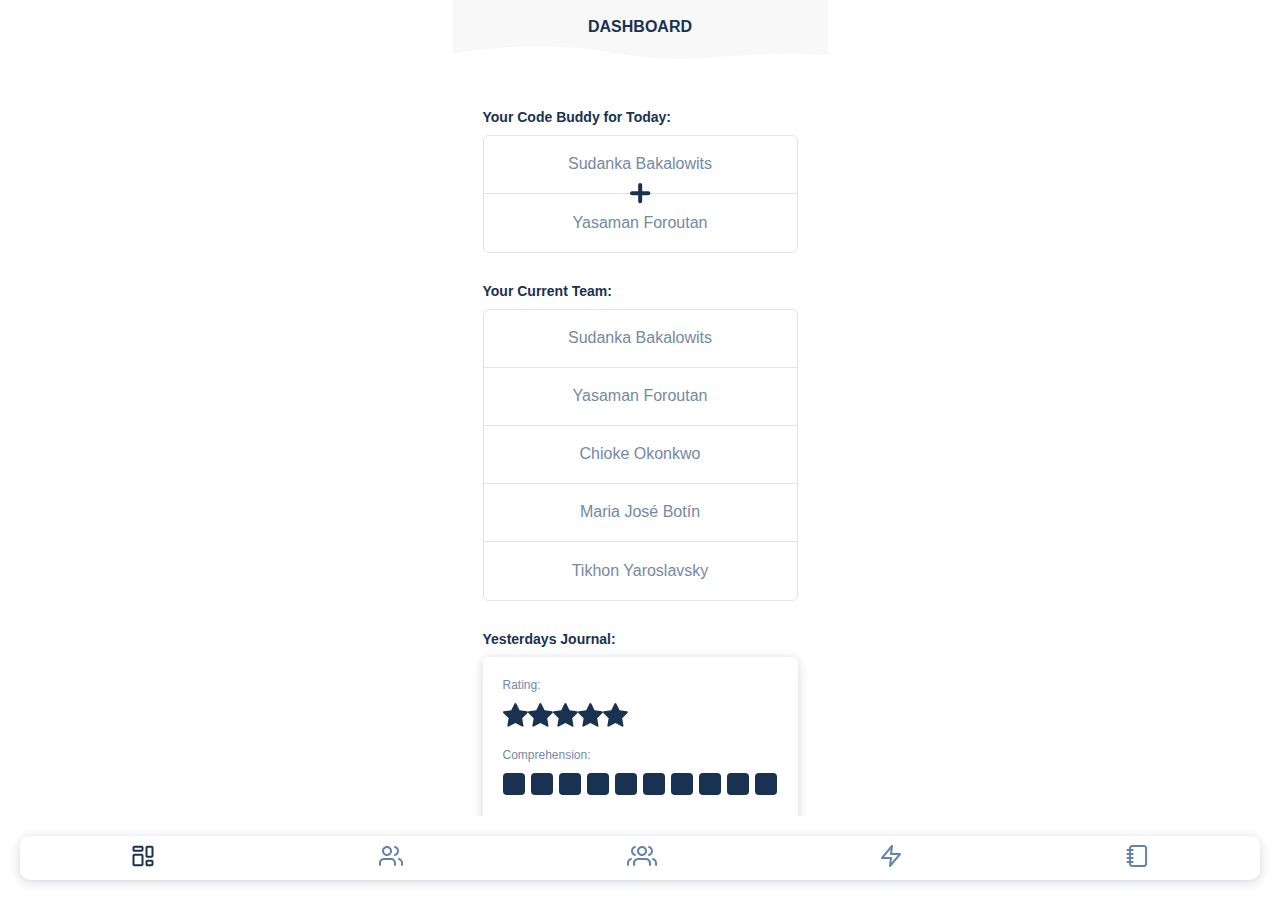
==== commit 8536fabc: "add acorrect color on active and non-active icons in footer. fix a-href in footer icon" ====
--- a/src/index.html
+++ b/src/index.html
@@ -4,14 +4,8 @@
     <meta charset="UTF-8" />
     <meta http-equiv="X-UA-Compatible" content="IE=edge" />
     <meta name="viewport" content="width=device-width, initial-scale=1.0" />
-    <title>Dashboard</title>
+    <title>Document</title>
     <link rel="stylesheet" href="/src/styles/index.css" />
-    <link rel="preconnect" href="https://fonts.googleapis.com" />
-    <link rel="preconnect" href="https://fonts.gstatic.com" crossorigin />
-    <link
-      href="https://fonts.googleapis.com/css2?family=Open+Sans:wght@300;600&display=swap"
-      rel="stylesheet"
-    />
   </head>
   <body class="body">
     <header class="header">
@@ -135,9 +129,9 @@
     </main>
     <footer class="footer">
       <nav class="footer-nav">
-        <a href="/src/index.html"
+        <a href="#"
           ><img
-            class="footer-nav-icons"
+            class="footer-nav-icons-active"
             src="/design/icons/DashboardIcon.svg"
             alt="dashboard-icon"
         /></a>
@@ -153,7 +147,7 @@
             src="/design/icons/TeamIcon.svg"
             alt="team-icon"
         /></a>
-        <a href="#"
+        <a href="/src/energy.html"
           ><img
             class="footer-nav-icons"
             src="/design/icons/EnergyIcon.svg"
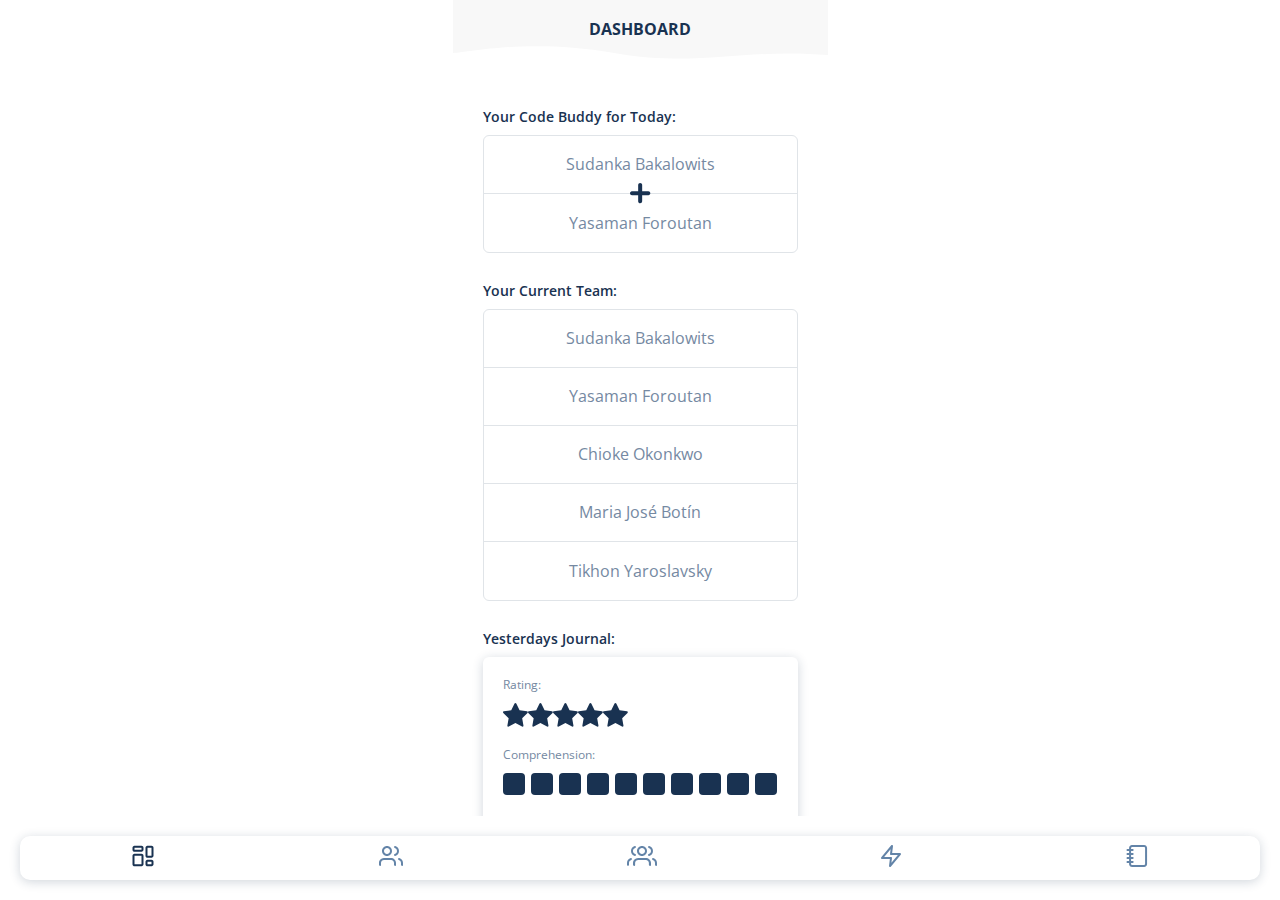
==== commit a7c35837: "Merge pull request #8 from mikemangas/journal-fontfamily" ====
--- a/src/index.html
+++ b/src/index.html
@@ -4,8 +4,14 @@
     <meta charset="UTF-8" />
     <meta http-equiv="X-UA-Compatible" content="IE=edge" />
     <meta name="viewport" content="width=device-width, initial-scale=1.0" />
-    <title>Document</title>
+    <title>Dashboard</title>
     <link rel="stylesheet" href="/src/styles/index.css" />
+    <link rel="preconnect" href="https://fonts.googleapis.com" />
+    <link rel="preconnect" href="https://fonts.gstatic.com" crossorigin />
+    <link
+      href="https://fonts.googleapis.com/css2?family=Open+Sans:wght@300;600&display=swap"
+      rel="stylesheet"
+    />
   </head>
   <body class="body">
     <header class="header">
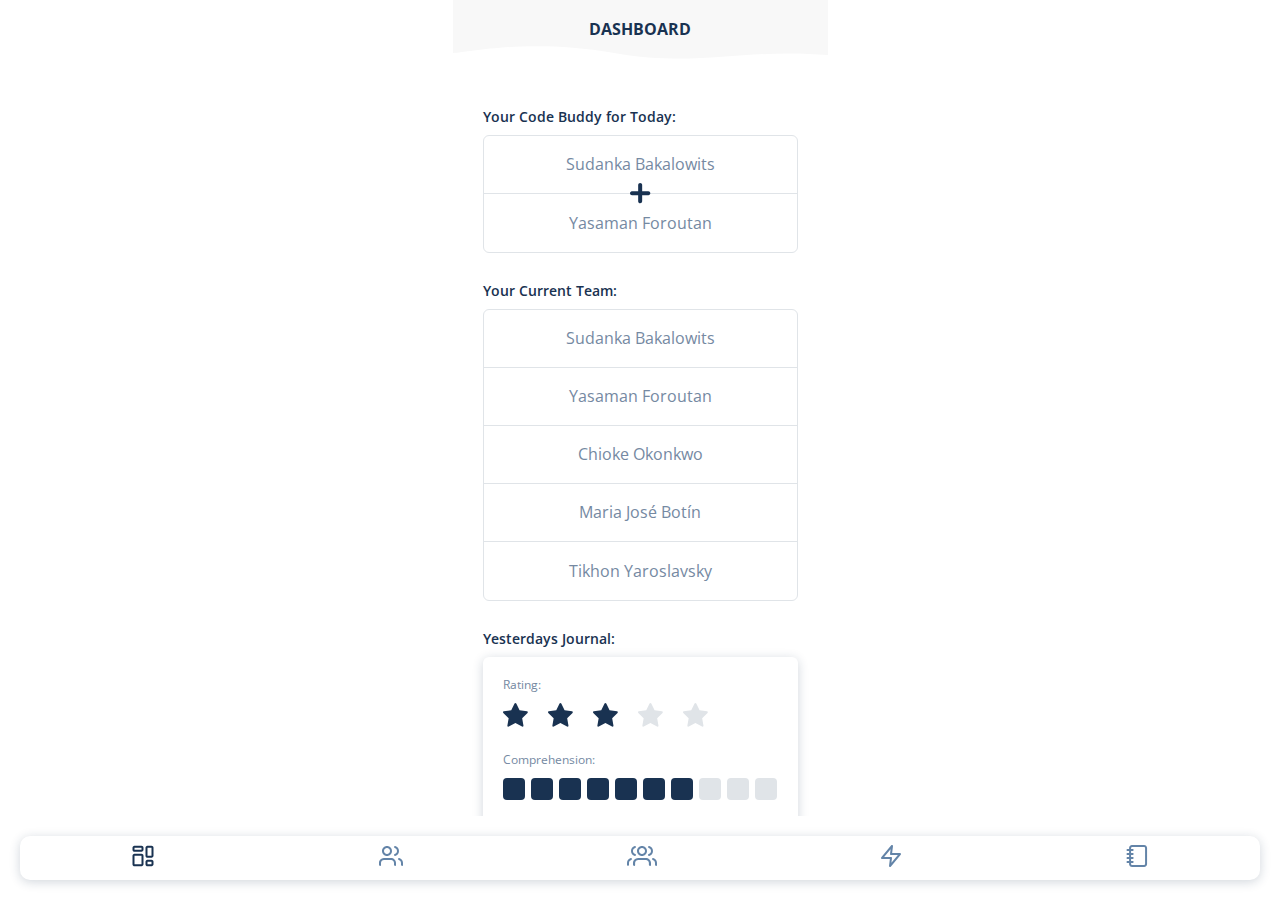
==== commit 95c55800: "Merge pull request #7 from mikemangas/svg-icons" ====
--- a/src/index.html
+++ b/src/index.html
@@ -46,75 +46,461 @@
           <div class="rating">
             <h3>Rating:</h3>
             <div class="scala">
-              <img
-                src="/design/icons/Star.svg"
-                alt="star icon"
-                class="rating-icon icon-toggled"
-              /><img
-                src="/design/icons/Star.svg"
-                alt="star icon"
-                class="rating-icon icon-toggled"
-              /><img
-                src="/design/icons/Star.svg"
-                alt="star icon"
-                class="rating-icon icon-toggled"
-              /><img
-                src="/design/icons/Star.svg"
-                alt="star icon"
-                class="rating-icon"
-              />
-              <img
-                src="/design/icons/Star.svg"
-                alt="star icon"
-                class="rating-icon"
-              />
+              <div class="rating-padding">
+                <?xml version="1.0" encoding="UTF-8"?>
+                <svg
+                  width="25px"
+                  height="24px"
+                  viewBox="0 0 25 24"
+                  version="1.1"
+                  xmlns="http://www.w3.org/2000/svg"
+                  xmlns:xlink="http://www.w3.org/1999/xlink"
+                >
+                  <title>Star</title>
+                  <g
+                    id="Symbols"
+                    stroke="none"
+                    stroke-width="1"
+                    fill="none"
+                    fill-rule="evenodd"
+                  >
+                    <g id="Star" fill="#193251">
+                      <path
+                        class="rating-icon icon-toggled"
+                        d="M8.23458443,7.2288 L0.825542795,8.30177333 L0.715980417,8.32378638 C0.00767592863,8.50741356 -0.252463118,9.41029168 0.291855842,9.93923898 L5.65288072,15.14976 L4.3876206,22.5059207 L4.37507497,22.6116336 C4.32751461,23.3425174 5.11048682,23.8713631 5.78483118,23.5179301 L12.4119178,20.0448 L19.0390043,23.5179301 L19.1359768,23.5624921 C19.8185371,23.833441 20.5650032,23.2545037 20.4362149,22.5059207 L19.1699918,15.14976 L24.5319797,9.93923898 L24.6076386,9.85722905 C25.0724025,9.29362162 24.750523,8.41074247 23.9982927,8.30177333 L16.5882881,7.2288 L13.2754414,0.535136917 C12.9222134,-0.178378972 11.9016221,-0.178378972 11.5483941,0.535136917 L8.23458443,7.2288 Z"
+                        id="Path"
+                      ></path>
+                    </g>
+                  </g>
+                </svg>
+              </div>
+              <div class="rating-padding">
+                <?xml version="1.0" encoding="UTF-8"?>
+                <svg
+                  width="25px"
+                  height="24px"
+                  viewBox="0 0 25 24"
+                  version="1.1"
+                  xmlns="http://www.w3.org/2000/svg"
+                  xmlns:xlink="http://www.w3.org/1999/xlink"
+                >
+                  <title>Star</title>
+                  <g
+                    id="Symbols"
+                    stroke="none"
+                    stroke-width="1"
+                    fill="none"
+                    fill-rule="evenodd"
+                  >
+                    <g id="Star" fill="#193251">
+                      <path
+                        class="rating-icon icon-toggled"
+                        d="M8.23458443,7.2288 L0.825542795,8.30177333 L0.715980417,8.32378638 C0.00767592863,8.50741356 -0.252463118,9.41029168 0.291855842,9.93923898 L5.65288072,15.14976 L4.3876206,22.5059207 L4.37507497,22.6116336 C4.32751461,23.3425174 5.11048682,23.8713631 5.78483118,23.5179301 L12.4119178,20.0448 L19.0390043,23.5179301 L19.1359768,23.5624921 C19.8185371,23.833441 20.5650032,23.2545037 20.4362149,22.5059207 L19.1699918,15.14976 L24.5319797,9.93923898 L24.6076386,9.85722905 C25.0724025,9.29362162 24.750523,8.41074247 23.9982927,8.30177333 L16.5882881,7.2288 L13.2754414,0.535136917 C12.9222134,-0.178378972 11.9016221,-0.178378972 11.5483941,0.535136917 L8.23458443,7.2288 Z"
+                        id="Path"
+                      ></path>
+                    </g>
+                  </g>
+                </svg>
+              </div>
+              <div class="rating-padding">
+                <?xml version="1.0" encoding="UTF-8"?>
+                <svg
+                  width="25px"
+                  height="24px"
+                  viewBox="0 0 25 24"
+                  version="1.1"
+                  xmlns="http://www.w3.org/2000/svg"
+                  xmlns:xlink="http://www.w3.org/1999/xlink"
+                >
+                  <title>Star</title>
+                  <g
+                    id="Symbols"
+                    stroke="none"
+                    stroke-width="1"
+                    fill="none"
+                    fill-rule="evenodd"
+                  >
+                    <g id="Star" fill="#193251">
+                      <path
+                        class="rating-icon icon-toggled"
+                        d="M8.23458443,7.2288 L0.825542795,8.30177333 L0.715980417,8.32378638 C0.00767592863,8.50741356 -0.252463118,9.41029168 0.291855842,9.93923898 L5.65288072,15.14976 L4.3876206,22.5059207 L4.37507497,22.6116336 C4.32751461,23.3425174 5.11048682,23.8713631 5.78483118,23.5179301 L12.4119178,20.0448 L19.0390043,23.5179301 L19.1359768,23.5624921 C19.8185371,23.833441 20.5650032,23.2545037 20.4362149,22.5059207 L19.1699918,15.14976 L24.5319797,9.93923898 L24.6076386,9.85722905 C25.0724025,9.29362162 24.750523,8.41074247 23.9982927,8.30177333 L16.5882881,7.2288 L13.2754414,0.535136917 C12.9222134,-0.178378972 11.9016221,-0.178378972 11.5483941,0.535136917 L8.23458443,7.2288 Z"
+                        id="Path"
+                      ></path>
+                    </g>
+                  </g>
+                </svg>
+              </div>
+              <div class="rating-padding">
+                <?xml version="1.0" encoding="UTF-8"?>
+                <svg
+                  width="25px"
+                  height="24px"
+                  viewBox="0 0 25 24"
+                  version="1.1"
+                  xmlns="http://www.w3.org/2000/svg"
+                  xmlns:xlink="http://www.w3.org/1999/xlink"
+                >
+                  <title>Star</title>
+                  <g
+                    id="Symbols"
+                    stroke="none"
+                    stroke-width="1"
+                    fill="none"
+                    fill-rule="evenodd"
+                  >
+                    <g id="Star" fill="#193251">
+                      <path
+                        class="rating-icon"
+                        d="M8.23458443,7.2288 L0.825542795,8.30177333 L0.715980417,8.32378638 C0.00767592863,8.50741356 -0.252463118,9.41029168 0.291855842,9.93923898 L5.65288072,15.14976 L4.3876206,22.5059207 L4.37507497,22.6116336 C4.32751461,23.3425174 5.11048682,23.8713631 5.78483118,23.5179301 L12.4119178,20.0448 L19.0390043,23.5179301 L19.1359768,23.5624921 C19.8185371,23.833441 20.5650032,23.2545037 20.4362149,22.5059207 L19.1699918,15.14976 L24.5319797,9.93923898 L24.6076386,9.85722905 C25.0724025,9.29362162 24.750523,8.41074247 23.9982927,8.30177333 L16.5882881,7.2288 L13.2754414,0.535136917 C12.9222134,-0.178378972 11.9016221,-0.178378972 11.5483941,0.535136917 L8.23458443,7.2288 Z"
+                        id="Path"
+                      ></path>
+                    </g>
+                  </g>
+                </svg>
+              </div>
+              <div class="rating-padding">
+                <?xml version="1.0" encoding="UTF-8"?>
+                <svg
+                  width="25px"
+                  height="24px"
+                  viewBox="0 0 25 24"
+                  version="1.1"
+                  xmlns="http://www.w3.org/2000/svg"
+                  xmlns:xlink="http://www.w3.org/1999/xlink"
+                >
+                  <title>Star</title>
+                  <g
+                    id="Symbols"
+                    stroke="none"
+                    stroke-width="1"
+                    fill="none"
+                    fill-rule="evenodd"
+                  >
+                    <g id="Star" fill="#193251">
+                      <path
+                        class="rating-icon"
+                        d="M8.23458443,7.2288 L0.825542795,8.30177333 L0.715980417,8.32378638 C0.00767592863,8.50741356 -0.252463118,9.41029168 0.291855842,9.93923898 L5.65288072,15.14976 L4.3876206,22.5059207 L4.37507497,22.6116336 C4.32751461,23.3425174 5.11048682,23.8713631 5.78483118,23.5179301 L12.4119178,20.0448 L19.0390043,23.5179301 L19.1359768,23.5624921 C19.8185371,23.833441 20.5650032,23.2545037 20.4362149,22.5059207 L19.1699918,15.14976 L24.5319797,9.93923898 L24.6076386,9.85722905 C25.0724025,9.29362162 24.750523,8.41074247 23.9982927,8.30177333 L16.5882881,7.2288 L13.2754414,0.535136917 C12.9222134,-0.178378972 11.9016221,-0.178378972 11.5483941,0.535136917 L8.23458443,7.2288 Z"
+                        id="Path"
+                      ></path>
+                    </g>
+                  </g>
+                </svg>
+              </div>
             </div>
           </div>
           <div class="comprehension">
             <h3>Comprehension:</h3>
             <div class="scala com-scala">
-              <img
-                src="/design/icons/Rectangle.svg"
-                alt="rectangle icon"
-                class="icon-toggled com-icon"
-              /><img
-                src="/design/icons/Rectangle.svg"
-                alt="rectangle icon"
-                class="icon-toggled com-icon"
-              /><img
-                src="/design/icons/Rectangle.svg"
-                alt="rectangle icon"
-                class="icon-toggled com-icon"
-              /><img
-                src="/design/icons/Rectangle.svg"
-                alt="rectangle icon"
-                class="icon-toggled com-icon"
-              /><img
-                src="/design/icons/Rectangle.svg"
-                alt="rectangle icon"
-                class="icon-toggled com-icon"
-              /><img
-                src="/design/icons/Rectangle.svg"
-                alt="rectangle icon"
-                class="icon-toggled com-icon"
-              /><img
-                src="/design/icons/Rectangle.svg"
-                alt="rectangle icon"
-                class="icon-toggled com-icon"
-              />
-              <img
-                src="/design/icons/Rectangle.svg"
-                alt="rectangle icon"
-                class="com-icon"
-              /><img
-                src="/design/icons/Rectangle.svg"
-                alt="rectangle icon"
-                class="com-icon"
-              /><img
-                src="/design/icons/Rectangle.svg"
-                alt="rectangle icon"
-                class="com-icon"
-              />
+              <?xml version="1.0" encoding="UTF-8"?>
+              <svg
+                width="22px"
+                height="22px"
+                viewBox="0 0 22 22"
+                version="1.1"
+                xmlns="http://www.w3.org/2000/svg"
+                xmlns:xlink="http://www.w3.org/1999/xlink"
+              >
+                <title>Rectangle</title>
+                <g
+                  id="Symbols"
+                  stroke="none"
+                  stroke-width="1"
+                  fill="none"
+                  fill-rule="evenodd"
+                >
+                  <g id="Rectangle" fill="#193251">
+                    <rect
+                      class="com-icon icon-toggled"
+                      id="Rectangle-Copy-6"
+                      transform="translate(11.000000, 11.000000) rotate(-90.000000) translate(-11.000000, -11.000000) "
+                      x="0"
+                      y="0"
+                      width="22"
+                      height="22"
+                      rx="4"
+                    ></rect>
+                  </g>
+                </g>
+              </svg>
+              <?xml version="1.0" encoding="UTF-8"?>
+              <svg
+                width="22px"
+                height="22px"
+                viewBox="0 0 22 22"
+                version="1.1"
+                xmlns="http://www.w3.org/2000/svg"
+                xmlns:xlink="http://www.w3.org/1999/xlink"
+              >
+                <title>Rectangle</title>
+                <g
+                  id="Symbols"
+                  stroke="none"
+                  stroke-width="1"
+                  fill="none"
+                  fill-rule="evenodd"
+                >
+                  <g id="Rectangle" fill="#193251">
+                    <rect
+                      class="com-icon icon-toggled"
+                      id="Rectangle-Copy-6"
+                      transform="translate(11.000000, 11.000000) rotate(-90.000000) translate(-11.000000, -11.000000) "
+                      x="0"
+                      y="0"
+                      width="22"
+                      height="22"
+                      rx="4"
+                    ></rect>
+                  </g>
+                </g>
+              </svg>
+              <?xml version="1.0" encoding="UTF-8"?>
+              <svg
+                width="22px"
+                height="22px"
+                viewBox="0 0 22 22"
+                version="1.1"
+                xmlns="http://www.w3.org/2000/svg"
+                xmlns:xlink="http://www.w3.org/1999/xlink"
+              >
+                <title>Rectangle</title>
+                <g
+                  id="Symbols"
+                  stroke="none"
+                  stroke-width="1"
+                  fill="none"
+                  fill-rule="evenodd"
+                >
+                  <g id="Rectangle" fill="#193251">
+                    <rect
+                      class="com-icon icon-toggled"
+                      id="Rectangle-Copy-6"
+                      transform="translate(11.000000, 11.000000) rotate(-90.000000) translate(-11.000000, -11.000000) "
+                      x="0"
+                      y="0"
+                      width="22"
+                      height="22"
+                      rx="4"
+                    ></rect>
+                  </g>
+                </g>
+              </svg>
+              <?xml version="1.0" encoding="UTF-8"?>
+              <svg
+                width="22px"
+                height="22px"
+                viewBox="0 0 22 22"
+                version="1.1"
+                xmlns="http://www.w3.org/2000/svg"
+                xmlns:xlink="http://www.w3.org/1999/xlink"
+              >
+                <title>Rectangle</title>
+                <g
+                  id="Symbols"
+                  stroke="none"
+                  stroke-width="1"
+                  fill="none"
+                  fill-rule="evenodd"
+                >
+                  <g id="Rectangle" fill="#193251">
+                    <rect
+                      class="com-icon icon-toggled"
+                      id="Rectangle-Copy-6"
+                      transform="translate(11.000000, 11.000000) rotate(-90.000000) translate(-11.000000, -11.000000) "
+                      x="0"
+                      y="0"
+                      width="22"
+                      height="22"
+                      rx="4"
+                    ></rect>
+                  </g>
+                </g>
+              </svg>
+              <?xml version="1.0" encoding="UTF-8"?>
+              <svg
+                width="22px"
+                height="22px"
+                viewBox="0 0 22 22"
+                version="1.1"
+                xmlns="http://www.w3.org/2000/svg"
+                xmlns:xlink="http://www.w3.org/1999/xlink"
+              >
+                <title>Rectangle</title>
+                <g
+                  id="Symbols"
+                  stroke="none"
+                  stroke-width="1"
+                  fill="none"
+                  fill-rule="evenodd"
+                >
+                  <g id="Rectangle" fill="#193251">
+                    <rect
+                      class="com-icon icon-toggled"
+                      id="Rectangle-Copy-6"
+                      transform="translate(11.000000, 11.000000) rotate(-90.000000) translate(-11.000000, -11.000000) "
+                      x="0"
+                      y="0"
+                      width="22"
+                      height="22"
+                      rx="4"
+                    ></rect>
+                  </g>
+                </g>
+              </svg>
+              <?xml version="1.0" encoding="UTF-8"?>
+              <svg
+                width="22px"
+                height="22px"
+                viewBox="0 0 22 22"
+                version="1.1"
+                xmlns="http://www.w3.org/2000/svg"
+                xmlns:xlink="http://www.w3.org/1999/xlink"
+              >
+                <title>Rectangle</title>
+                <g
+                  id="Symbols"
+                  stroke="none"
+                  stroke-width="1"
+                  fill="none"
+                  fill-rule="evenodd"
+                >
+                  <g id="Rectangle" fill="#193251">
+                    <rect
+                      class="com-icon icon-toggled"
+                      id="Rectangle-Copy-6"
+                      transform="translate(11.000000, 11.000000) rotate(-90.000000) translate(-11.000000, -11.000000) "
+                      x="0"
+                      y="0"
+                      width="22"
+                      height="22"
+                      rx="4"
+                    ></rect>
+                  </g>
+                </g>
+              </svg>
+              <?xml version="1.0" encoding="UTF-8"?>
+              <svg
+                width="22px"
+                height="22px"
+                viewBox="0 0 22 22"
+                version="1.1"
+                xmlns="http://www.w3.org/2000/svg"
+                xmlns:xlink="http://www.w3.org/1999/xlink"
+              >
+                <title>Rectangle</title>
+                <g
+                  id="Symbols"
+                  stroke="none"
+                  stroke-width="1"
+                  fill="none"
+                  fill-rule="evenodd"
+                >
+                  <g id="Rectangle" fill="#193251">
+                    <rect
+                      class="com-icon icon-toggled"
+                      id="Rectangle-Copy-6"
+                      transform="translate(11.000000, 11.000000) rotate(-90.000000) translate(-11.000000, -11.000000) "
+                      x="0"
+                      y="0"
+                      width="22"
+                      height="22"
+                      rx="4"
+                    ></rect>
+                  </g>
+                </g>
+              </svg>
+              <?xml version="1.0" encoding="UTF-8"?>
+              <svg
+                width="22px"
+                height="22px"
+                viewBox="0 0 22 22"
+                version="1.1"
+                xmlns="http://www.w3.org/2000/svg"
+                xmlns:xlink="http://www.w3.org/1999/xlink"
+              >
+                <title>Rectangle</title>
+                <g
+                  id="Symbols"
+                  stroke="none"
+                  stroke-width="1"
+                  fill="none"
+                  fill-rule="evenodd"
+                >
+                  <g id="Rectangle" fill="#193251">
+                    <rect
+                      class="com-icon"
+                      id="Rectangle-Copy-6"
+                      transform="translate(11.000000, 11.000000) rotate(-90.000000) translate(-11.000000, -11.000000) "
+                      x="0"
+                      y="0"
+                      width="22"
+                      height="22"
+                      rx="4"
+                    ></rect>
+                  </g>
+                </g>
+              </svg>
+              <?xml version="1.0" encoding="UTF-8"?>
+              <svg
+                width="22px"
+                height="22px"
+                viewBox="0 0 22 22"
+                version="1.1"
+                xmlns="http://www.w3.org/2000/svg"
+                xmlns:xlink="http://www.w3.org/1999/xlink"
+              >
+                <title>Rectangle</title>
+                <g
+                  id="Symbols"
+                  stroke="none"
+                  stroke-width="1"
+                  fill="none"
+                  fill-rule="evenodd"
+                >
+                  <g id="Rectangle" fill="#193251">
+                    <rect
+                      class="com-icon"
+                      id="Rectangle-Copy-6"
+                      transform="translate(11.000000, 11.000000) rotate(-90.000000) translate(-11.000000, -11.000000) "
+                      x="0"
+                      y="0"
+                      width="22"
+                      height="22"
+                      rx="4"
+                    ></rect>
+                  </g>
+                </g>
+              </svg>
+              <?xml version="1.0" encoding="UTF-8"?>
+              <svg
+                width="22px"
+                height="22px"
+                viewBox="0 0 22 22"
+                version="1.1"
+                xmlns="http://www.w3.org/2000/svg"
+                xmlns:xlink="http://www.w3.org/1999/xlink"
+              >
+                <title>Rectangle</title>
+                <g
+                  id="Symbols"
+                  stroke="none"
+                  stroke-width="1"
+                  fill="none"
+                  fill-rule="evenodd"
+                >
+                  <g id="Rectangle" fill="#193251">
+                    <rect
+                      class="com-icon"
+                      id="Rectangle-Copy-6"
+                      transform="translate(11.000000, 11.000000) rotate(-90.000000) translate(-11.000000, -11.000000) "
+                      x="0"
+                      y="0"
+                      width="22"
+                      height="22"
+                      rx="4"
+                    ></rect>
+                  </g>
+                </g>
+              </svg>
             </div>
           </div>
           <div class="motto">
